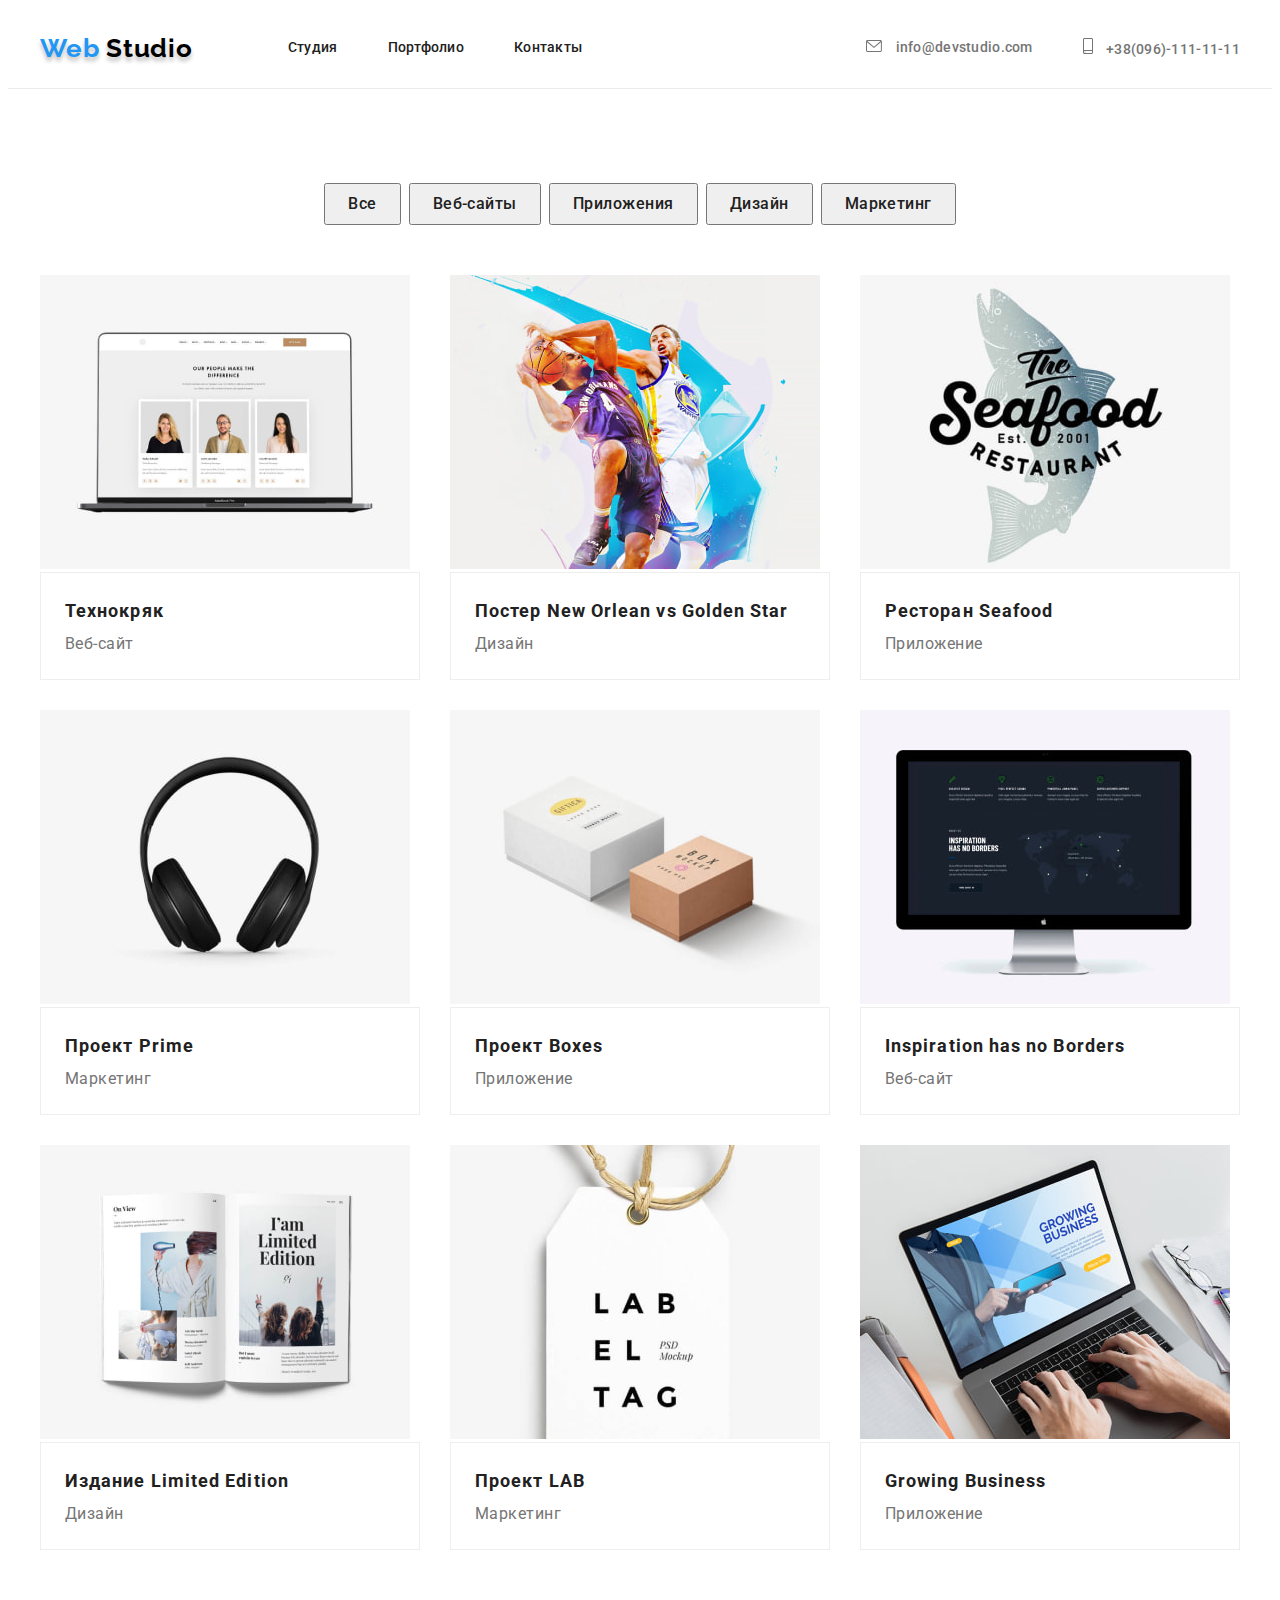
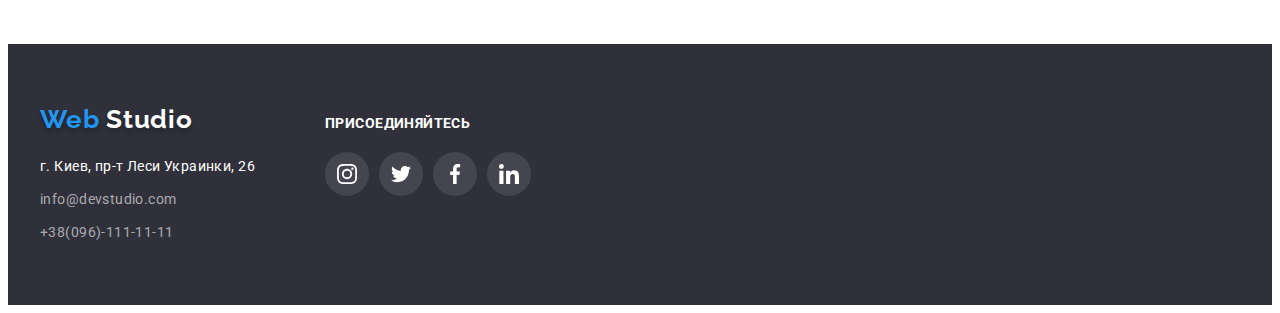
==== portfolio.html @ 1c51be12 "Initial commit" ====
<!DOCTYPE html>
<html lang="en">
	<head>
		<meta charset="UTF-8" />
		<meta http-equiv="X-UA-Compatible" content="IE=edge" />
		<meta name="viewport" content="width=device-width, initial-scale=1.0" />
		<title>Document</title>
		<!--Projects fonts-->
		<link rel="preconnect" href="https://fonts.googleapis.com" />
		<link rel="preconnect" href="https://fonts.gstatic.com" crossorigin />
		<link
			href="https://fonts.googleapis.com/css2?family=Raleway:wght@700&family=Roboto:wght@400;500;700;900&display=swap"
			rel="stylesheet"
		/>
		<!--Normalize-->
		<link
			rel="stylesheet"
			href="https://cdnjs.cloudflare.com/ajax/libs/modern-normalize/1.1.0/modern-normalize.min.css"
			integrity="sha512-wpPYUAdjBVSE4KJnH1VR1HeZfpl1ub8YT/NKx4PuQ5NmX2tKuGu6U/JRp5y+Y8XG2tV+wKQpNHVUX03MfMFn9Q=="
			crossorigin="anonymous"
			referrerpolicy="no-referrer"
		/>
		<!--Custom styles-->
		<link rel="stylesheet" href="./css/styles.css" />
	</head>
	<body>
		<header class="header-post">
			<div class="container header-container">
				<nav class="navigation">
					<a href="" class="logo">
						<span class="accent-logo">Web</span>
						Studio
					</a>

					<ul class="list">
						<li class="item">
							<a class="link" href="./index.html">Студия</a>
						</li>
						<li class="item">
							<a class="link" href="">Портфолио</a>
						</li>
						<li class="item">
							<a class="link" href="">Контакты</a>
						</li>
					</ul>
				</nav>
				<div class="contacts-group">
					<a class="contacts" href="mailto:info@devstudio.com">
						<svg class="header-icon" width="16" height="12">
							<use href="./images/sprite.svg#icon-mail"></use>
						</svg>
						info@devstudio.com
					</a>
					<a class="contacts" href="tel:+38(096)-111-11-11">
						<svg class="header-icon" width="10" height="16">
							<use href="./images/sprite.svg#icon-tel"></use>
						</svg>
						+38(096)-111-11-11
					</a>
				</div>
			</div>
		</header>

		<main>
			<section class="filter-post">
				<div class="container filter-container">
					<h1 class="visually-hidden">Наши направления</h1>

					<ul class="filter-main">
						<li class="btn-item"><button class="btn-filter" type="button">Все</button></li>
						<li class="btn-item"><button class="btn-filter" type="button">Веб-сайты</button></li>
						<li class="btn-item"><button class="btn-filter" type="button">Приложения</button></li>
						<li class="btn-item"><button class="btn-filter" type="button">Дизайн</button></li>
						<li class="btn-item"><button class="btn-filter" type="button">Маркетинг</button></li>
					</ul>
					<ul class="filter-content">
						<li class="filter-card">
							<img src="images/portfolio/pict1.jpg" alt="интерфейс веб-сайта" width="370" />
							<div class="filter-text">
								<h2 class="filter-item">Технокряк</h2>
								<p class="filter-list">Веб-сайт</p>
							</div>
						</li>
						<li class="filter-card">
							<img src="images/portfolio/pict2.jpg" alt="постер команд нба" width="370" />
							<div class="filter-text">
								<h2 class="filter-item">Постер New Orlean vs Golden Star</h2>
								<p class="filter-list">Дизайн</p>
							</div>
						</li>
						<li class="filter-card">
							<img src="images/portfolio/pict3.jpg" alt="логотип ресторана seafood" width="370" />
							<div class="filter-text">
								<h2 class="filter-item">Ресторан Seafood</h2>
								<p class="filter-list">Приложение</p>
							</div>
						</li>
						<li class="filter-card">
							<img src="images/portfolio/pict4.jpg" alt="наушники" width="370" />
							<div class="filter-text">
								<h2 class="filter-item">Проект Prime</h2>
								<p class="filter-list">Маркетинг</p>
							</div>
						</li>
						<li class="filter-card">
							<img src="images/portfolio/pict5.jpg" alt="коробки" width="370" />
							<div class="filter-text">
								<h2 class="filter-item">Проект Boxes</h2>
								<p class="filter-list">Приложение</p>
							</div>
						</li>
						<li class="filter-card">
							<img src="images/portfolio/pict6.jpg" alt="веб-сайт на мониторе" width="370" />
							<div class="filter-text">
								<h2 class="filter-item">Inspiration has no Borders</h2>
								<p class="filter-list">Веб-сайт</p>
							</div>
						</li>
						<li class="filter-card">
							<img src="images/portfolio/pict7.jpg" alt="журнал" width="370" />
							<div class="filter-text">
								<h2 class="filter-item">Издание Limited Edition</h2>
								<p class="filter-list">Дизайн</p>
							</div>
						</li>
						<li class="filter-card">
							<img src="images/portfolio/pict8.jpg" alt=",бирка для одежды" width="370" />
							<div class="filter-text">
								<h2 class="filter-item">Проект LAB</h2>
								<p class="filter-list">Маркетинг</p>
							</div>
						</li>
						<li class="filter-card">
							<img src="images/portfolio/pict9.jpg" alt="приложение на компьютере" width="370" />
							<div class="filter-text">
								<h2 class="filter-item">Growing Business</h2>
								<p class="filter-list">Приложение</p>
							</div>
						</li>
					</ul>
				</div>
			</section>
		</main>
		<footer class="page-footer">
			<div class="container footer-conteiner">
				<div class="footer-main">
					<a class="footer-logo" href="">
						<span class="accent-logo">Web</span>
						Studio
					</a>
					<div class="footer-info">
						<address class="footer-adress">
							<p class="adress-info">г. Киев, пр-т Леси Украинки, 26</p>
							<a class="footer-contacts" href="mailto:info@devstudio.com">info@devstudio.com</a>
							<br />
							<a class="footer-contacts" href="tel:+38(096)-111-11-11">+38(096)-111-11-11</a>
						</address>
					</div>
				</div>
				<div class="join-title">
					<p class="join-text">ПРИСОЕДИНЯЙТЕСЬ</p>
					<ul class="join-list">
						<li class="join-item">
							<a class="join-link" href="" target="_blank" rel="noopener noreferrer" aria-label="иконка instagram">
								<svg class="join-icon" width="20" height="20">
									<use href="./images/sprite.svg#icon-instagram"></use>
								</svg>
							</a>
						</li>
						<li class="join-item">
							<a class="join-link" href="" target="_blank" rel="noopener noreferrer" aria-label="иконка instagram">
								<svg class="join-icon" width="20" height="20">
									<use href="./images/sprite.svg#icon-twitter"></use>
								</svg>
							</a>
						</li>
						<li class="join-item">
							<a class="join-link" href="" target="_blank" rel="noopener noreferrer" aria-label="иконка instagram">
								<svg class="join-icon" width="20" height="20">
									<use href="./images/sprite.svg#icon-facebook"></use>
								</svg>
							</a>
						</li>
						<li class="join-item">
							<a class="join-link" href="" target="_blank" rel="noopener noreferrer" aria-label="иконка instagram">
								<svg class="join-icon" width="20" height="20">
									<use href="./images/sprite.svg#icon-linkedin"></use>
								</svg>
							</a>
						</li>
					</ul>
				</div>
			</div>
		</footer>
	</body>
</html>
---- css/styles.css ----
:root{
    --main-font: Roboto, sans-serif;
    --secondary-font: Raleway, sans-serif;
    /* text colors*/
    --txt-cl:#757575;
    --secondary-txt-cl:#212121;
    --accent-cl:#2196F3;
    /*backgrounds color*/
    --main-bg-cl:#E5E5E5;
    --secondary-bg-cl:#2F303A;
}

body{
    font-family: var(--main-font);
    font-size: 14px;
    color: var(--txt-cl);
    
}

h1,h2,h3,h4,h5,h6,p{
    margin: 0;
}

.container{
    
    width: 1200px ;

    padding-left: 15px;
    padding-right: 15px;

    margin-left: auto ;
    margin-right: auto;
    
}   


.navigation{
    display: flex;
    align-items: center;
    
}
.logo{
    color: #000000;
    font-family: var(--secondary-font);
    font-weight: 700;
    font-size: 26px;
    line-height: 1.19;
    letter-spacing: 0.03em;
    text-decoration: none;
    text-shadow: 0px 4px 4px rgba(0, 0, 0, 0.25);
    margin-right:95px ;
}

.accent-logo{
   color: var(--accent-cl); 
}

.list{
    display: flex;
    align-items: center;
}
.link{
    font-weight: 500;
    line-height: 1.14;
    letter-spacing: 0.02em;
    color: var(--secondary-txt-cl);
    text-decoration: none;

    padding-top: 32px;
    padding-bottom: 32px;
    display: block;
    
}
.list,
.filter-main,
.features-main,
.caption-list,
.team-list,
.filter-content{
    list-style: none;
    margin: 0;
    padding: 0;
}

.header-post{
    border-bottom: 1px solid #ECECEC;
}

.header-container {
    display: flex;
    align-items: center;
    
    
}
.link:hover,
.link:focus{
    color: var(--accent-cl);
}
.item{
    margin-right: 50px;
}
.item:last-child{
    margin-right: 0;
}
.contacts-group{
    margin-left: auto;

    display: flex;
    align-items: center;
    
}

.contacts{
    font-weight: 500;
    line-height: 1.14;
    letter-spacing: 0.02em;
    color: var(--txt-cl);
    text-decoration: none;
    margin-right: 50px;
    
    
}
.contacts:last-child{
    margin-right: 0;
}

.contacts:hover,
.contacts:focus{
    color: var(--accent-cl);
}

.header-icon{
    fill: var(--txt-cl);

    margin-right: 10px;

    
}

.contacts:hover .header-icon,
.contacts:focus .header-icon {
    fill: var(--accent-cl);
}

.hero {
        width: 1600px;
        background: var(--secondary-bg-cl);
        background-image: linear-gradient(rgba(47, 48, 58, 0.4), rgba(47, 48, 58, 0.4)),
            url(../images/bg\ img.jpg);
    
        background-repeat: no-repeat;
        background-size: cover;
        background-position: center;
    
        text-align: center;
    
        margin: 0 auto;
        
    
    
        padding-top: 200px;
        padding-bottom: 200px;
}


.hero-container{
   text-align: center;
   
}

.title-hero{
    font-weight: 900;
    font-size: 44px;
    line-height: 1.36;
    text-align: center;
    letter-spacing: 0.06em;
    text-transform: uppercase;
    color: #FFFFFF;
    
    margin-bottom: 30px;

    
}

.btn{
    font-weight: 700;
    font-size: 16px;
    line-height: 1.88;
    letter-spacing: 0.06em;
    color: #FFFFFF;
    background: var(--accent-cl);
    box-shadow: 0px 4px 4px rgba(0, 0, 0, 0.15);
    cursor: pointer;
    font-family: inherit;

  
    border-radius: 4px;
    
    
    width: 200px;
    height: 50px;

    

}

.visually-hidden{
    position: absolute;
    width: 1px;
    height: 1px;
    margin: -1px;
    border: 0;
    padding: 0;
    white-space: nowrap;
    clip-path: inset(100%);
    clip: rect(0 0 0 0);
    overflow: hidden;
}

.img{
    display: block;
    max-width: 100%;
    height: auto;
}

.features-main{
    display: flex;
    
}

.features-link{
    width: 270px;
    height: 120px;

    background: #F5F4FA;
    border-radius: 4px;
    display: flex;
    justify-content: center;
    align-items: center;

    margin-bottom: 30px;
}

.features-post{
    padding-top: 94px;
    padding-bottom: 94px;
}



.features-item{
    flex-basis: calc((100% - 90px) / 4);
    margin-right: 30px;
    

}
   
.features-item:last-child{
    margin-right: 0px;
}
.features{
    font-weight: 700;
    font-size: 14px;
    line-height: 1.14;
    letter-spacing: 0.03em;
    text-transform: uppercase;
    color: var(--secondary-txt-cl);
    list-style: none;

    margin-bottom: 10px;
}

.features-list{
    line-height: 1.71;
    color: var(--txt-cl);

    letter-spacing: 0.03em;
    
}

.caption-list{
    display: flex;
   
   
}

.caption-post{
    padding-bottom: 94px;
    
}



.caption{
    font-weight: 700;
    font-size: 36px;
    line-height: 1.17;
    text-align: center;
    letter-spacing: 0.03em;
    color: var(--secondary-txt-cl);

    margin-bottom: 50px;
}

.caption-item{
    width: calc((100% - 60px) / 3);
    margin-right: 30px;
}

.caption-item:last-child{
    margin-right: 0px;
}


.team-post{
    padding-top: 94px;  
    padding-bottom: 94px;

    background-color: #F5F4FA;
}

.team-tittle{
    font-weight: 700;
    font-size: 36px;
    line-height: 1.17;
    text-align: center;
    letter-spacing: 0.03em;
    color: var(--secondary-txt-cl);

    margin-bottom: 50px;
}

.team-list {
    display: flex;
    
    
}

.team-item{
    width: calc((100% - 90px) / 4);
    margin-right: 30px;
    background: #FFFFFF;
    box-shadow: 0px 1px 3px rgba(0, 0, 0, 0.12), 0px 1px 1px rgba(0, 0, 0, 0.14), 0px 2px 1px rgba(0, 0, 0, 0.2);
    border-radius: 0px 0px 4px 4px;
    
}

.team-item:last-child{
    margin-right: 0px;
}
   
.team-card{
    padding-top: 30px ;
    padding-bottom: 30px;
    text-align: center;
    
}

.team{
    font-weight: 500;
    font-size: 16px;
    line-height: 1.19;
    letter-spacing: 0.03em;
    color: var(--secondary-txt-cl);

    margin-bottom: 10px;
}
.team-info{
    font-size: 16px;
    line-height: 1.19;
    letter-spacing: 0.03em;
    color: var(--txt-cl);
    margin-bottom: 16px;
}

.socials-list{
    display: flex;
    list-style: none;
    padding-left: 0;
    justify-content: center;
    align-items: center;
}

.socials-link{
    display: flex;
    justify-content: center;
    align-items: center;
    width: 44px;
    height: 44px;

    background-color: #FFFFFF;

    border-radius: 50%;
}

.socials-link:hover,
.socials-link:focus{
    background-color: var(--accent-cl)
}


.socials-item:not(:last-child){
    margin-right: 10px;
}
    
.socials-icon{
    fill: #AFB1B8;
}

.socials-link:hover .socials-icon,
.socials-link:focus .socials-icon{
    fill: #FFFFFF;
}

.clients-post{
    padding-top: 94px;
    padding-bottom: 94px;
}

.clients-title{
    font-family: var(--main-font);
    font-weight: 700;
    font-size: 36px;
    line-height: 1.16;
    text-align: center;
    letter-spacing: 0.03em;
    
    color: var(--secondary-txt-cl);

    margin-bottom: 50px;
}

.clients-list{
    display: flex;
    list-style: none;
    padding-left: 0;
    justify-content: center;
    align-items: center;
}

.clients-link{
    display: flex;
    justify-content: center;
    align-items: center;

    width: 170px;
    height: 92px;
    border: 1px solid #AFB1B8;
    border-radius: 4px;
}

.clients-item:not(:last-child) {
    margin-right: 30px;
}

.clients-icon{
    fill: #AFB1B8;
}

.clients-link:hover .clients-icon,
.clients-link:focus .clients-icon {
    fill: var(--accent-cl);
}

.clients-link:hover {
    border-color: var(--accent-cl);
}

.footer-logo{
    font-family: var(--secondary-font);
    font-weight: 700;
    font-size: 26px;
    line-height: 1.19;
    letter-spacing: 0.03em;
    color: #FFFFFF;
    text-shadow: 0px 4px 4px rgba(0, 0, 0, 0.25);
    text-decoration: none;
    
    display: inline-block;
    margin-bottom: 20px;
}


    

.page-footer{
    
    background: var(--secondary-bg-cl);
    padding-top: 60px;
    padding-bottom: 60px;

    
}   
   



.adress-info{
    font-style: normal;
    line-height: 1.71;
    letter-spacing: 0.03em;
    color: #FFFFFF;

    margin-bottom: 9px;
}
.footer-contacts{
    font-style: normal;
    line-height: 1.71;
    letter-spacing: 0.03em;
    color: rgba(255, 255, 255, 0.6);
    text-decoration: none;
    
    display: inline-block;
    margin-bottom: 9px;
    
}

.footer-contacts:last-child{
    margin-bottom: 0px;
}

.footer-contacts:hover,
.footer-contacts:focus{
    color: var(--accent-cl);
}

.footer-conteiner{
    display: flex;
    align-items: baseline;

}

.join-text{
    
    font-weight: 700;
    font-size: 14px;
    line-height: 1.14;
    letter-spacing: 0.03em;
    color: #FFFFFF;

    margin-bottom: 20px;    
}

.join-list{
    display: flex;
    justify-content: center;
    align-items: center;
    list-style: none;
    padding-left: 0;
}

.join-link {
    display: flex;
    justify-content: center;
    align-items: center;
    width: 44px;
    height: 44px;
    list-style: none;
    background-color:  rgba(255, 255, 255, 0.1);;

    border-radius: 50%;
}

.join-link:hover,
.join-link:focus{
    background-color: var(--accent-cl);
}

.join-item:not(:last-child){
    margin-right: 10px;
}

.join-icon{
    fill: #FFFFFF;
}

.footer-main{
    margin-right: 70px;
}

.filter-main{
    display: flex;
    justify-content:center;
    margin-bottom: 50px;

    
}

.filter-post{
    padding-top: 94px;
    padding-bottom: 94px;
}

.btn-filter{
    font-weight: 500;
    font-size: 16px;
    line-height: 1.63;
    text-align: center;
    letter-spacing: 0.03em;
    color: var(--secondary-txt-cl);
    cursor: pointer;
    font-family: inherit;
    
   
   padding: 6px 22px;
}

.btn-item{
    margin-right: 8px;
    
        
}

.btn-item:last-child{
    margin-right: 0px;
}

.btn-filter:hover,
.btn-filter:focus{
    color:#FFFFFF;
    background: var(--accent-cl);
    box-shadow: 0px 3px 1px rgba(0, 0, 0, 0.1),
    0px 1px 2px rgba(0, 0, 0, 0.08),
    0px 2px 2px rgba(0, 0, 0, 0.12);
}

.filter-content{
    display: flex;
    flex-wrap: wrap;
    margin-left: -30px;
    margin-bottom: -30px;
}

.filter-card{
    margin-left: 30px;
    margin-bottom: 30px;

    flex-basis: calc((100% - 90px) / 3);
    cursor: pointer;
}

.filter-card:hover{
    box-shadow: 0px 1px 1px rgba(0, 0, 0, 0.12), 0px 4px 4px rgba(0, 0, 0, 0.06), 1px 4px 6px rgba(0, 0, 0, 0.16);
}
    
.filter-text{
    padding-left: 24px;
    padding-right: 24px;
    padding-top: 20px;
    padding-bottom: 20px;

    border: 1px solid #EEEEEE;
}
.filter-item{
    font-weight: 700;
    font-size: 18px;
    line-height: 2;
    letter-spacing: 0.06em;
    color: var(--secondary-txt-cl);
}
.filter-list{
    font-size: 16px;
    line-height: 1.88;
    letter-spacing: 0.03em;
    color: var(--txt-cl);
}
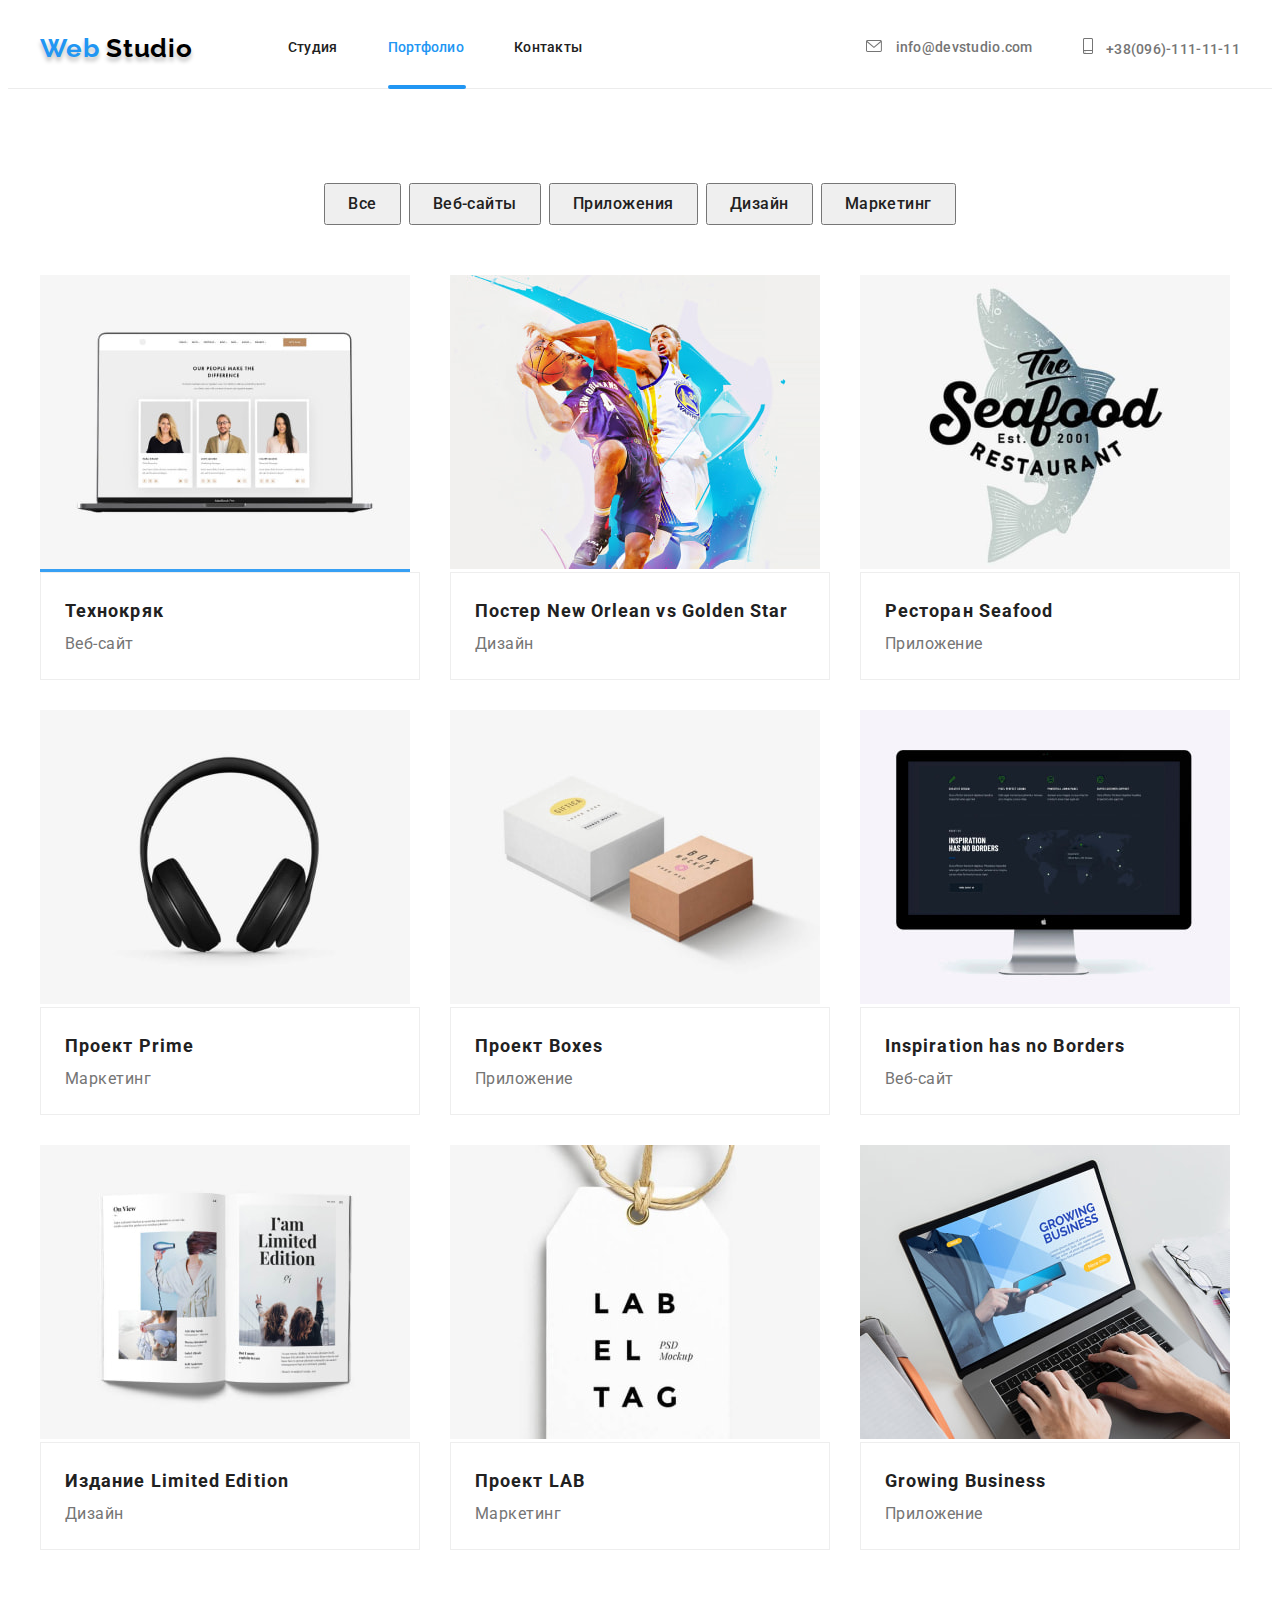
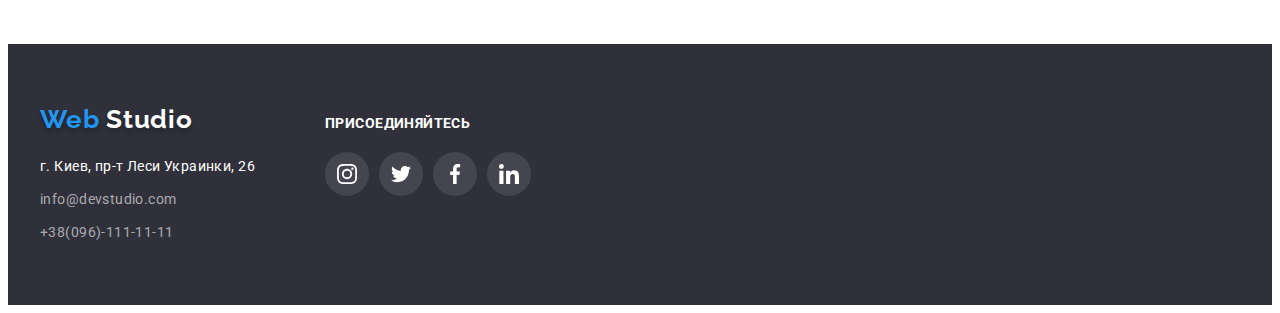
==== commit 8c7a295d: "сделал header и секцию featured" ====
--- a/portfolio.html
+++ b/portfolio.html
@@ -37,7 +37,7 @@
 							<a class="link" href="./index.html">Студия</a>
 						</li>
 						<li class="item">
-							<a class="link" href="">Портфолио</a>
+							<a class="link link-port" href="">Портфолио</a>
 						</li>
 						<li class="item">
 							<a class="link" href="">Контакты</a>
@@ -75,7 +75,15 @@
 					</ul>
 					<ul class="filter-content">
 						<li class="filter-card">
-							<img src="images/portfolio/pict1.jpg" alt="интерфейс веб-сайта" width="370" />
+							<div class="box-card">
+								<img src="images/portfolio/pict1.jpg" alt="интерфейс веб-сайта" width="370" />
+								<div class="item-card">
+								<p class="text-card">
+									Ресурс предлагает комплексные предложения с разным уровнем функционала и сервисов. Все это позволит
+									посетителю получить исчерпывающие сведения о компании или частном лице.
+									</div>
+								</p>
+							</div>
 							<div class="filter-text">
 								<h2 class="filter-item">Технокряк</h2>
 								<p class="filter-list">Веб-сайт</p>
--- a/css/styles.css
+++ b/css/styles.css
@@ -71,6 +71,43 @@
     display: block;
     
 }
+
+.link-current::after{
+  content: '';
+  display: inline-block;
+  width: 48px;
+  height: 4px;
+  background-color: var(--accent-cl);
+  border-radius: 2px;
+  
+  position: absolute;
+  bottom: -1px;
+  left: 0px;
+  
+} 
+
+.link-current{
+    color: var(--accent-cl);
+}
+
+.link-port{
+    color: var(--accent-cl);
+}
+
+.link-port::after{
+    content: '';
+    display: inline-block;
+    width: 78px;
+    height: 4px;
+
+    background-color: var(--accent-cl);
+    border-radius: 2px;
+    
+    position: absolute;
+    bottom: -1px;
+    left: 0px;
+}
+
 .list,
 .filter-main,
 .features-main,
@@ -98,6 +135,8 @@
 }
 .item{
     margin-right: 50px;
+    
+    position: relative;
 }
 .item:last-child{
     margin-right: 0;
@@ -153,6 +192,7 @@
         background-position: center;
     
         text-align: center;
+        
     
         margin: 0 auto;
         
@@ -219,7 +259,7 @@
 
 .img{
     display: block;
-    max-width: 100%;
+    width: 100%;
     height: auto;
 }
 
@@ -303,14 +343,44 @@
 }
 
 .caption-item{
+    display: flex;
     width: calc((100% - 60px) / 3);
     margin-right: 30px;
-}
+
+    position: relative;
+}
+    
 
 .caption-item:last-child{
     margin-right: 0px;
 }
 
+.caption-text{
+    font-weight: 700;
+    font-size: 14px;
+    line-height: 1.14;
+
+    letter-spacing: 0.03em;
+    color: #FFFFFF;
+    text-transform: uppercase;
+   
+}
+
+
+.caption-box{
+    display: flex;
+    height: 70px;
+    width: 100%;
+    background: rgba(47, 48, 58, 0.8);
+    position: absolute;
+    
+    bottom: 0px;
+    left: 0px;
+    
+    justify-content: center;
+    padding-top: 27px;
+    padding-bottom: 27px;
+}
 
 .team-post{
     padding-top: 94px;  
@@ -637,10 +707,15 @@
 
     flex-basis: calc((100% - 90px) / 3);
     cursor: pointer;
-}
-
-.filter-card:hover{
+    
+    
+}
+
+.filter-card:hover .item-card{
     box-shadow: 0px 1px 1px rgba(0, 0, 0, 0.12), 0px 4px 4px rgba(0, 0, 0, 0.06), 1px 4px 6px rgba(0, 0, 0, 0.16);
+
+    transform: translateY(0);
+    
 }
     
 .filter-text{
@@ -650,6 +725,10 @@
     padding-bottom: 20px;
 
     border: 1px solid #EEEEEE;
+    
+    
+
+    
 }
 .filter-item{
     font-weight: 700;
@@ -663,4 +742,44 @@
     line-height: 1.88;
     letter-spacing: 0.03em;
     color: var(--txt-cl);
+}
+
+.text-card{
+    display: block;
+    width: 322px;
+    height: 168px;
+    
+   
+   font-size: 18px;
+   line-height: 1.55;
+   letter-spacing: 0.03em;
+   color: #FFFFFF;
+}
+
+
+
+.item-card{
+    display: block;
+    position: absolute;
+    top: 0;
+    left: 0;
+    background: rgba(33, 150, 243, 0.9);
+
+    padding-left: 24px;
+    padding-right: 24px;
+    padding-top: 63px;
+    padding-bottom: 63px;
+
+    transform: translateY(100%);
+    transition: transform 250ms cubic-bezier(0.4, 0, 0.2, 1);
+
+    
+}
+
+
+
+.box-card{
+    
+    position: relative;
+    overflow: hidden;
 }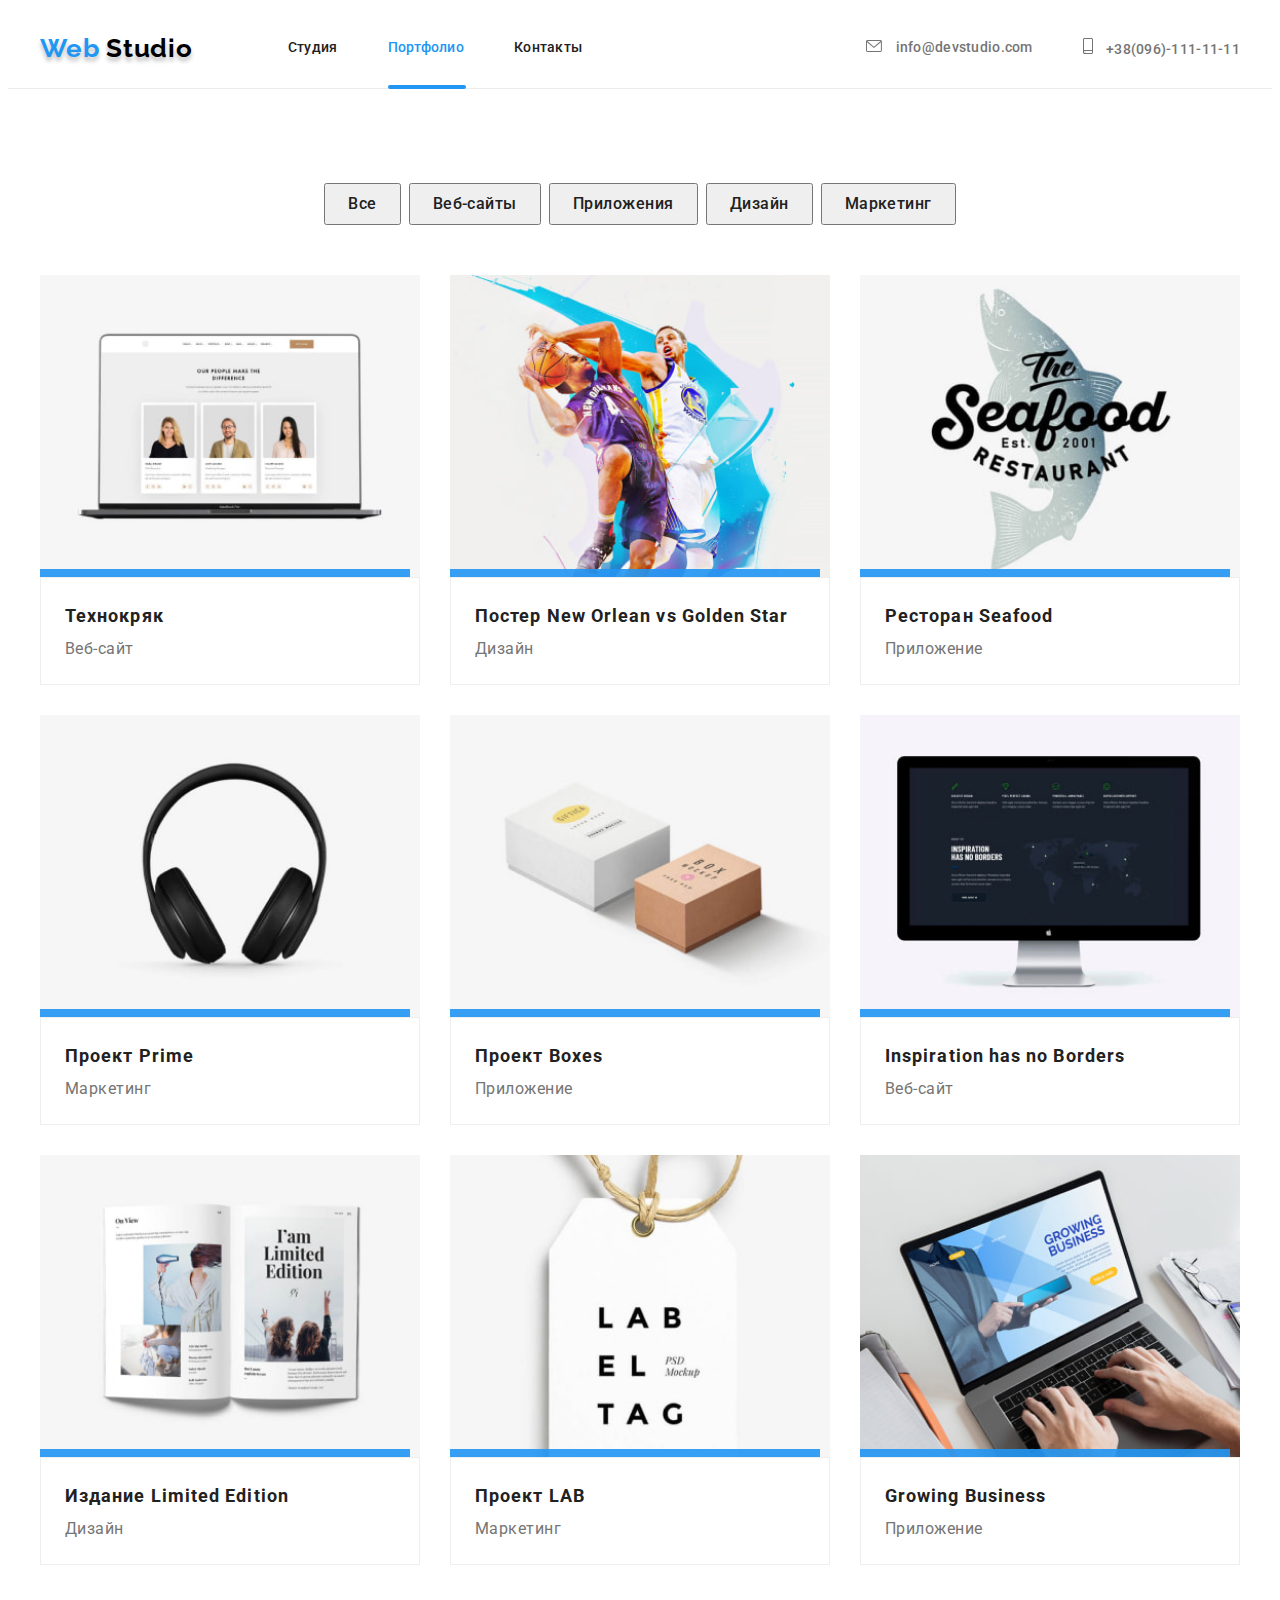
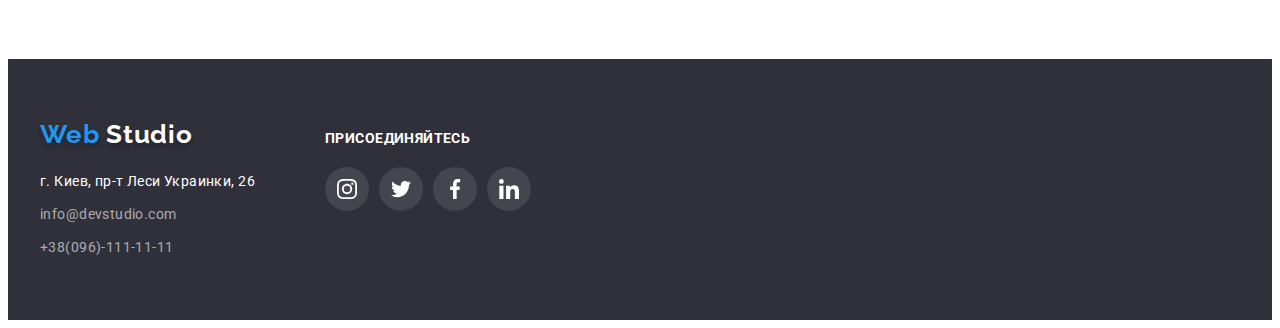
==== commit 379020b5: "подключил js" ====
--- a/portfolio.html
+++ b/portfolio.html
@@ -78,11 +78,11 @@
 							<div class="box-card">
 								<img src="images/portfolio/pict1.jpg" alt="интерфейс веб-сайта" width="370" />
 								<div class="item-card">
-								<p class="text-card">
-									Ресурс предлагает комплексные предложения с разным уровнем функционала и сервисов. Все это позволит
-									посетителю получить исчерпывающие сведения о компании или частном лице.
-									</div>
-								</p>
+									<p class="text-card">
+										Ресурс предлагает комплексные предложения с разным уровнем функционала и сервисов. Все это позволит
+										посетителю получить исчерпывающие сведения о компании или частном лице.
+									</p>
+								</div>
 							</div>
 							<div class="filter-text">
 								<h2 class="filter-item">Технокряк</h2>
@@ -90,56 +90,120 @@
 							</div>
 						</li>
 						<li class="filter-card">
-							<img src="images/portfolio/pict2.jpg" alt="постер команд нба" width="370" />
+							<div class="box-card">
+								<img src="images/portfolio/pict2.jpg" alt="постер команд нба" width="370" />
+								<div class="item-card">
+									<p class="text-card">
+										Ресурс предлагает комплексные предложения с разным уровнем функционала и сервисов. Все это позволит
+										посетителю получить исчерпывающие сведения о компании или частном лице.
+									</p>
+								</div>
+							</div>
 							<div class="filter-text">
 								<h2 class="filter-item">Постер New Orlean vs Golden Star</h2>
 								<p class="filter-list">Дизайн</p>
 							</div>
 						</li>
 						<li class="filter-card">
-							<img src="images/portfolio/pict3.jpg" alt="логотип ресторана seafood" width="370" />
+							<div class="box-card">
+								<img src="images/portfolio/pict3.jpg" alt="логотип ресторана seafood" width="370" />
+								<div class="item-card">
+									<p class="text-card">
+										Ресурс предлагает комплексные предложения с разным уровнем функционала и сервисов. Все это позволит
+										посетителю получить исчерпывающие сведения о компании или частном лице.
+									</p>
+								</div>
+							</div>
 							<div class="filter-text">
 								<h2 class="filter-item">Ресторан Seafood</h2>
 								<p class="filter-list">Приложение</p>
 							</div>
 						</li>
 						<li class="filter-card">
-							<img src="images/portfolio/pict4.jpg" alt="наушники" width="370" />
+							<div class="box-card">
+								<img src="images/portfolio/pict4.jpg" alt="наушники" width="370" />
+								<div class="item-card">
+									<p class="text-card">
+										Ресурс предлагает комплексные предложения с разным уровнем функционала и сервисов. Все это позволит
+										посетителю получить исчерпывающие сведения о компании или частном лице.
+									</p>
+								</div>
+							</div>
 							<div class="filter-text">
 								<h2 class="filter-item">Проект Prime</h2>
 								<p class="filter-list">Маркетинг</p>
 							</div>
 						</li>
 						<li class="filter-card">
-							<img src="images/portfolio/pict5.jpg" alt="коробки" width="370" />
+							<div class="box-card">
+								<img src="images/portfolio/pict5.jpg" alt="коробки" width="370" />
+								<div class="item-card">
+									<p class="text-card">
+										Ресурс предлагает комплексные предложения с разным уровнем функционала и сервисов. Все это позволит
+										посетителю получить исчерпывающие сведения о компании или частном лице.
+									</p>
+								</div>
+							</div>
 							<div class="filter-text">
 								<h2 class="filter-item">Проект Boxes</h2>
 								<p class="filter-list">Приложение</p>
 							</div>
 						</li>
 						<li class="filter-card">
-							<img src="images/portfolio/pict6.jpg" alt="веб-сайт на мониторе" width="370" />
+							<div class="box-card">
+								<img src="images/portfolio/pict6.jpg" alt="веб-сайт на мониторе" width="370" />
+								<div class="item-card">
+									<p class="text-card">
+										Ресурс предлагает комплексные предложения с разным уровнем функционала и сервисов. Все это позволит
+										посетителю получить исчерпывающие сведения о компании или частном лице.
+									</p>
+								</div>
+							</div>
 							<div class="filter-text">
 								<h2 class="filter-item">Inspiration has no Borders</h2>
 								<p class="filter-list">Веб-сайт</p>
 							</div>
 						</li>
 						<li class="filter-card">
-							<img src="images/portfolio/pict7.jpg" alt="журнал" width="370" />
+							<div class="box-card">
+								<img src="images/portfolio/pict7.jpg" alt="журнал" width="370" />
+								<div class="item-card">
+									<p class="text-card">
+										Ресурс предлагает комплексные предложения с разным уровнем функционала и сервисов. Все это позволит
+										посетителю получить исчерпывающие сведения о компании или частном лице.
+									</p>
+								</div>
+							</div>
 							<div class="filter-text">
 								<h2 class="filter-item">Издание Limited Edition</h2>
 								<p class="filter-list">Дизайн</p>
 							</div>
 						</li>
 						<li class="filter-card">
-							<img src="images/portfolio/pict8.jpg" alt=",бирка для одежды" width="370" />
+							<div class="box-card">
+								<img src="images/portfolio/pict8.jpg" alt=",бирка для одежды" width="370" />
+								<div class="item-card">
+									<p class="text-card">
+										Ресурс предлагает комплексные предложения с разным уровнем функционала и сервисов. Все это позволит
+										посетителю получить исчерпывающие сведения о компании или частном лице.
+									</p>
+								</div>
+							</div>
 							<div class="filter-text">
 								<h2 class="filter-item">Проект LAB</h2>
 								<p class="filter-list">Маркетинг</p>
 							</div>
 						</li>
 						<li class="filter-card">
-							<img src="images/portfolio/pict9.jpg" alt="приложение на компьютере" width="370" />
+							<div class="box-card">
+								<img src="images/portfolio/pict9.jpg" alt="приложение на компьютере" width="370" />
+								<div class="item-card">
+									<p class="text-card">
+										Ресурс предлагает комплексные предложения с разным уровнем функционала и сервисов. Все это позволит
+										посетителю получить исчерпывающие сведения о компании или частном лице.
+									</p>
+								</div>
+							</div>
 							<div class="filter-text">
 								<h2 class="filter-item">Growing Business</h2>
 								<p class="filter-list">Приложение</p>
--- a/css/styles.css
+++ b/css/styles.css
@@ -257,7 +257,7 @@
     overflow: hidden;
 }
 
-.img{
+img{
     display: block;
     width: 100%;
     height: auto;
